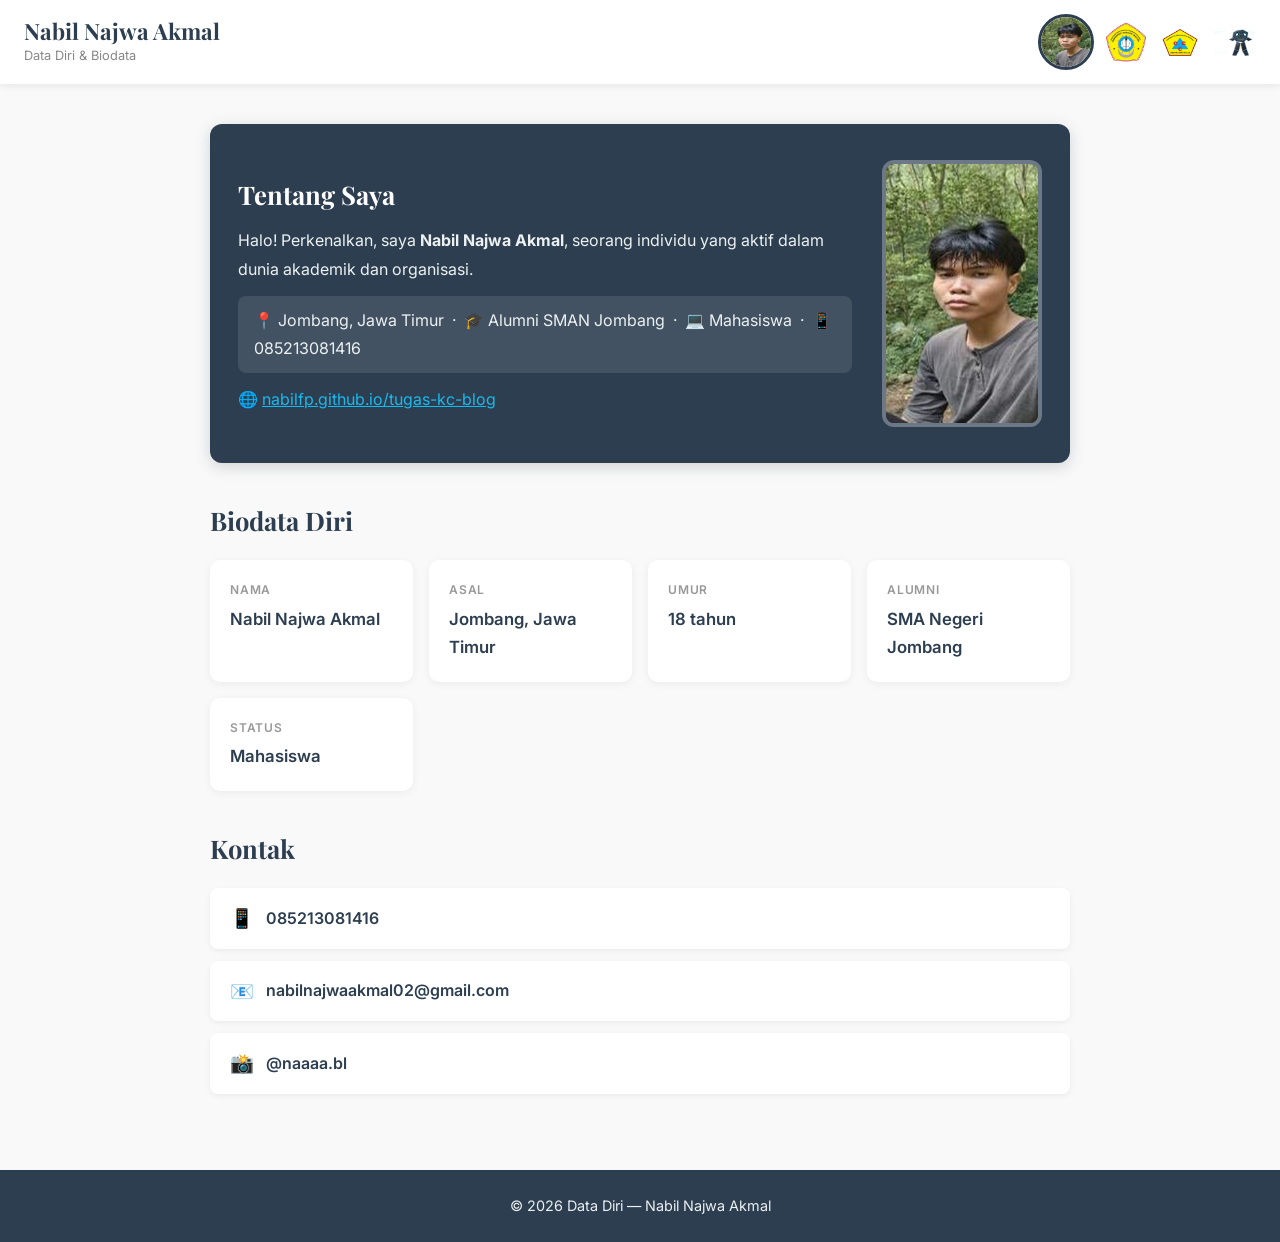
==== index.html @ 3cc900dd "Add GitHub-style bio tagline and website URL link under About section" ====
<!DOCTYPE html>
<html lang="id">
<head>
  <meta charset="UTF-8" />
  <meta name="viewport" content="width=device-width, initial-scale=1.0" />
  <title>Nabil Najwa Akmal — Data Diri</title>
  <link rel="preconnect" href="https://fonts.googleapis.com" />
  <link rel="preconnect" href="https://fonts.gstatic.com" crossorigin />
  <link href="https://fonts.googleapis.com/css2?family=Inter:wght@400;500;600&family=Playfair+Display:wght@700&display=swap" rel="stylesheet" />
  <link rel="stylesheet" href="style.css" />
</head>
<body>

  <header class="topbar">
    <div class="topbar-title">
      <h1 class="site-name">Nabil Najwa Akmal</h1>
      <p class="site-tagline">Data Diri &amp; Biodata</p>
    </div>
    <nav class="topbar-logos">
      <img src="images/profil.jpg" alt="Foto Nabil Najwa Akmal" class="profil-img" />
      <a href="#" title="Logo Universitas"><img src="images/univ-logo.webp" alt="Logo Universitas" class="logo-icon" /></a>
      <a href="#" title="Logo UKM"><img src="images/ukm-logo.png" alt="Logo UKM" class="logo-icon" /></a>
      <a href="#" title="Logo UTM"><img src="images/logo.svg" alt="Logo UTM" class="logo-icon" /></a>
    </nav>
  </header>

  <main class="container">
    <section class="hero">
      <div class="hero-text">
        <h2>Tentang Saya</h2>
        <p>Halo! Perkenalkan, saya <strong>Nabil Najwa Akmal</strong>, seorang individu yang aktif dalam dunia akademik dan organisasi.</p>
        <p class="hero-tagline">
          <span>📍 Jombang, Jawa Timur</span> &nbsp;·&nbsp;
          <span>🎓 Alumni SMAN Jombang</span> &nbsp;·&nbsp;
          <span>💻 Mahasiswa</span> &nbsp;·&nbsp;
          <span>📱 085213081416</span>
        </p>
        <p class="hero-site">🌐 <a href="https://nabilfp.github.io/tugas-kc-blog/" target="_blank" rel="noopener">nabilfp.github.io/tugas-kc-blog</a></p>
      </div>
      <div class="hero-visual">
        <img src="images/profil.jpg" alt="Foto Nabil Najwa Akmal" class="hero-profil" />
      </div>
    </section>

    <section class="biodata">
      <h2>Biodata Diri</h2>
      <div class="biodata-grid">
        <div class="biodata-card">
          <span class="biodata-label">Nama</span>
          <span class="biodata-value">Nabil Najwa Akmal</span>
        </div>
        <div class="biodata-card">
          <span class="biodata-label">Asal</span>
          <span class="biodata-value">Jombang, Jawa Timur</span>
        </div>
        <div class="biodata-card">
          <span class="biodata-label">Umur</span>
          <span class="biodata-value">18 tahun</span>
        </div>
        <div class="biodata-card">
          <span class="biodata-label">Alumni</span>
          <span class="biodata-value">SMA Negeri Jombang</span>
        </div>
        <div class="biodata-card">
          <span class="biodata-label">Status</span>
          <span class="biodata-value">Mahasiswa</span>
        </div>
      </div>
    </section>

    <section class="contact">
      <h2>Kontak</h2>
      <div class="contact-list">
        <div class="contact-item">
          <span class="contact-icon">📱</span>
          <a href="https://wa.me/6285213081416" target="_blank" rel="noopener">085213081416</a>
        </div>
        <div class="contact-item">
          <span class="contact-icon">📧</span>
          <a href="mailto:nabilnajwaakmal02@gmail.com">nabilnajwaakmal02@gmail.com</a>
        </div>
        <div class="contact-item">
          <span class="contact-icon">📸</span>
          <a href="https://instagram.com/naaaa.bl" target="_blank" rel="noopener">@naaaa.bl</a>
        </div>
      </div>
    </section>
  </main>

  <footer>
    <div class="container">
      <p>&copy; 2026 Data Diri — Nabil Najwa Akmal</p>
    </div>
  </footer>

</body>
</html>
---- style.css ----
/* ========== Reset & Base ========== */
*,
*::before,
*::after {
  margin: 0;
  padding: 0;
  box-sizing: border-box;
}

body {
  font-family: "Inter", sans-serif;
  font-size: 16px;
  line-height: 1.7;
  color: #333;
  background-color: #f9f9f9;
}

a {
  text-decoration: none;
  color: inherit;
}

img {
  max-width: 100%;
  height: auto;
  display: block;
}

ul {
  list-style: none;
}

/* ========== Container ========== */
.container {
  max-width: 900px;
  margin: 0 auto;
  padding: 0 20px;
}

/* ========== Topbar / Header ========== */
.topbar {
  display: flex;
  justify-content: space-between;
  align-items: center;
  background-color: #ffffff;
  box-shadow: 0 2px 8px rgba(0, 0, 0, 0.08);
  padding: 14px 24px;
  position: sticky;
  top: 0;
  z-index: 100;
}

.site-name {
  font-family: "Playfair Display", serif;
  font-size: 1.4rem;
  color: #2c3e50;
  line-height: 1.2;
}

.site-tagline {
  font-size: 0.8rem;
  color: #888;
}

.topbar-logos {
  display: flex;
  align-items: center;
  gap: 10px;
}

.profil-img {
  width: 56px;
  height: 56px;
  border-radius: 50%;
  object-fit: cover;
  object-position: center center;
  border: 3px solid #2c3e50;
}

.logo-icon {
  width: 44px;
  height: 44px;
  object-fit: contain;
  border-radius: 6px;
  transition: opacity 0.3s ease;
}

.logo-icon:hover {
  opacity: 0.8;
}

/* ========== Main ========== */
main.container {
  padding-top: 40px;
  padding-bottom: 20px;
}

/* ========== Hero ========== */
.hero {
  background-color: #2c3e50;
  color: #ffffff;
  padding: 36px 28px;
  border-radius: 12px;
  margin-bottom: 36px;
  box-shadow: 0 4px 16px rgba(44, 62, 80, 0.2);
  display: flex;
  justify-content: space-between;
  align-items: center;
  gap: 30px;
}

.hero-text {
  flex: 1;
}

.hero-text h2 {
  font-family: "Playfair Display", serif;
  font-size: 1.6rem;
  margin-bottom: 10px;
  color: #ffffff;
}

.hero-text p {
  color: #ecf0f1;
  font-size: 1rem;
  line-height: 1.8;
}

.hero-tagline {
  margin-top: 12px;
  padding: 10px 16px;
  background-color: rgba(255, 255, 255, 0.1);
  border-radius: 8px;
  font-size: 0.85rem;
  color: #bdc3c7;
  line-height: 1.9;
  display: inline-block;
}

.hero-tagline span {
  color: #ecf0f1;
}

.hero-site {
  margin-top: 12px;
  font-size: 0.85rem;
  color: #1ab9ee;
}

.hero-site a {
  color: #1ab9ee;
  text-decoration: underline;
  transition: color 0.3s ease;
}

.hero-site a:hover {
  color: #f5c542;
}

.hero-visual {
  flex-shrink: 0;
}

.hero-profil {
  width: 160px;
  aspect-ratio: 3 / 5;
  border-radius: 12px;
  object-fit: cover;
  object-position: center center;
  border: 4px solid rgba(255, 255, 255, 0.3);
}

/* ========== Biodata ========== */
.biodata h2 {
  font-family: "Playfair Display", serif;
  font-size: 1.6rem;
  color: #2c3e50;
  margin-bottom: 18px;
}

.biodata-grid {
  display: grid;
  grid-template-columns: repeat(auto-fit, minmax(200px, 1fr));
  gap: 16px;
  margin-bottom: 36px;
}

.biodata-card {
  background-color: #ffffff;
  border-radius: 10px;
  padding: 20px;
  box-shadow: 0 2px 8px rgba(0, 0, 0, 0.06);
  display: flex;
  flex-direction: column;
  gap: 4px;
  transition: transform 0.3s ease, box-shadow 0.3s ease;
}

.biodata-card:hover {
  transform: translateY(-3px);
  box-shadow: 0 6px 20px rgba(0, 0, 0, 0.1);
}

.biodata-label {
  font-size: 0.75rem;
  font-weight: 600;
  text-transform: uppercase;
  letter-spacing: 0.8px;
  color: #999;
}

.biodata-value {
  font-size: 1.05rem;
  font-weight: 600;
  color: #2c3e50;
}

/* ========== Contact ========== */
.contact h2 {
  font-family: "Playfair Display", serif;
  font-size: 1.6rem;
  color: #2c3e50;
  margin-bottom: 18px;
}

.contact-list {
  display: flex;
  flex-direction: column;
  gap: 12px;
  margin-bottom: 36px;
}

.contact-item {
  display: flex;
  align-items: center;
  gap: 12px;
  background-color: #ffffff;
  padding: 14px 20px;
  border-radius: 8px;
  box-shadow: 0 2px 6px rgba(0, 0, 0, 0.06);
}

.contact-icon {
  font-size: 1.2rem;
}

.contact-item a {
  font-weight: 600;
  color: #2c3e50;
  transition: color 0.3s ease;
}

.contact-item a:hover {
  color: #27ae60;
}

/* ========== Footer ========== */
footer {
  background-color: #2c3e50;
  color: #ecf0f1;
  text-align: center;
  padding: 24px 0;
  margin-top: 20px;
}

footer p {
  font-size: 0.9rem;
}

/* ========== Responsive ========== */
@media (max-width: 768px) {
  .topbar {
    flex-direction: column;
    gap: 12px;
  }

  .topbar-logos {
    justify-content: center;
    flex-wrap: wrap;
  }

  .hero {
    flex-direction: column;
    text-align: center;
  }

  .biodata-grid {
    grid-template-columns: 1fr;
  }
}
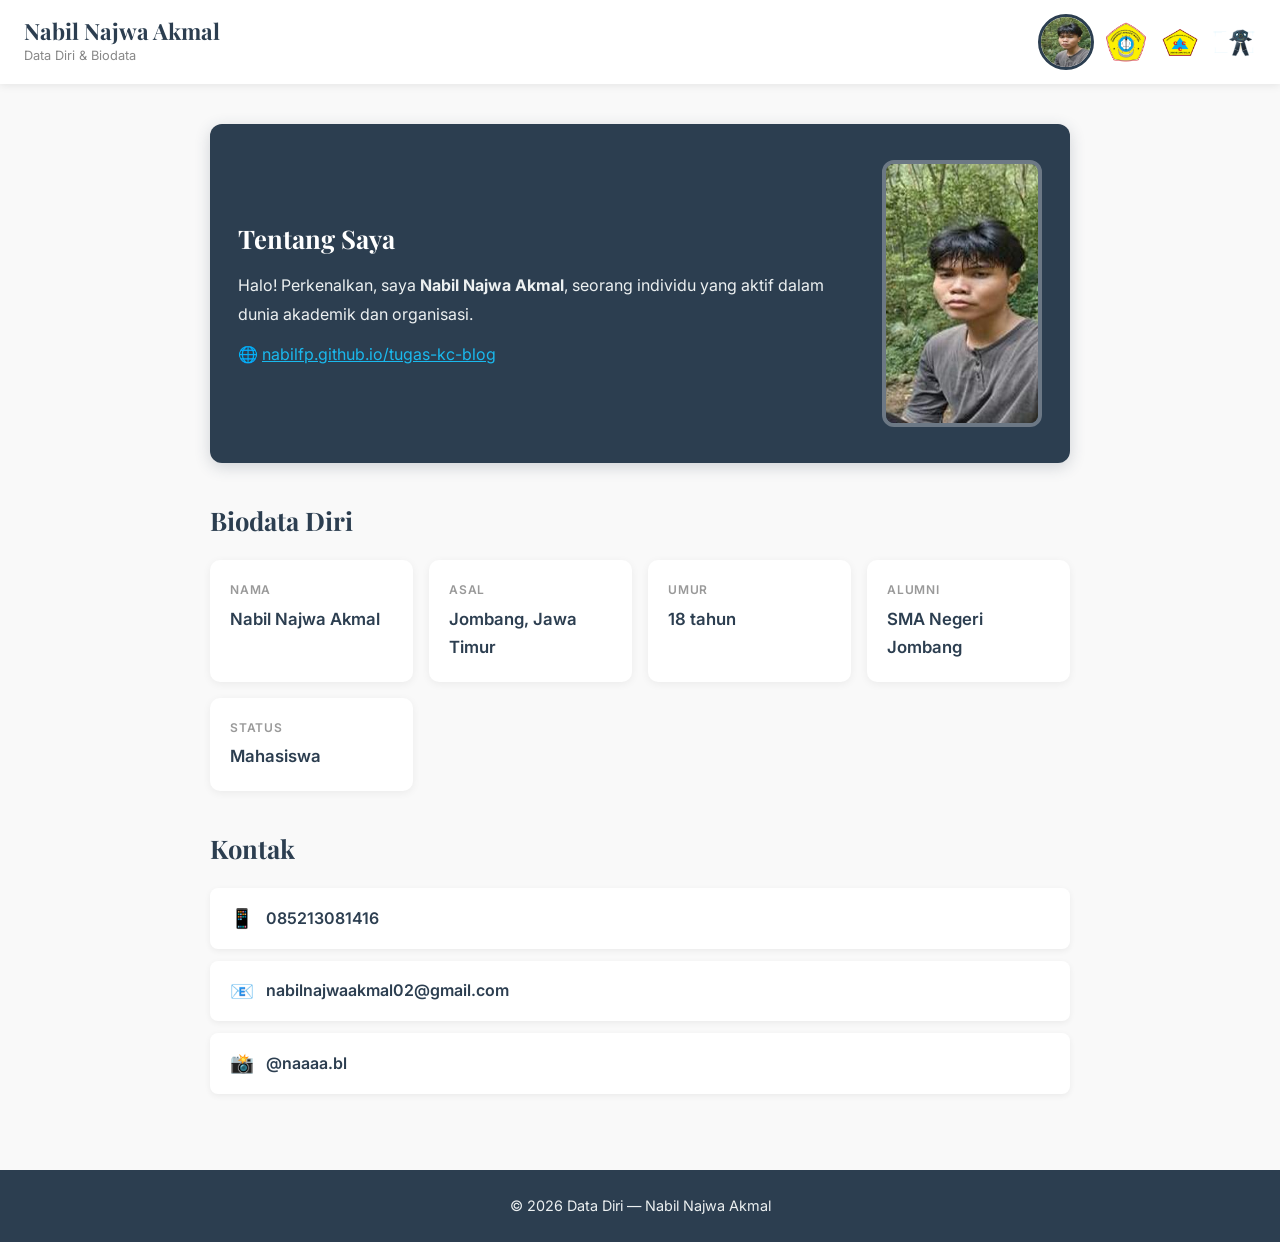
==== commit ce7cad89: "Remove tagline, keep only website URL link" ====
--- a/index.html
+++ b/index.html
@@ -29,12 +29,6 @@
       <div class="hero-text">
         <h2>Tentang Saya</h2>
         <p>Halo! Perkenalkan, saya <strong>Nabil Najwa Akmal</strong>, seorang individu yang aktif dalam dunia akademik dan organisasi.</p>
-        <p class="hero-tagline">
-          <span>📍 Jombang, Jawa Timur</span> &nbsp;·&nbsp;
-          <span>🎓 Alumni SMAN Jombang</span> &nbsp;·&nbsp;
-          <span>💻 Mahasiswa</span> &nbsp;·&nbsp;
-          <span>📱 085213081416</span>
-        </p>
         <p class="hero-site">🌐 <a href="https://nabilfp.github.io/tugas-kc-blog/" target="_blank" rel="noopener">nabilfp.github.io/tugas-kc-blog</a></p>
       </div>
       <div class="hero-visual">
--- a/style.css
+++ b/style.css
@@ -126,21 +126,6 @@
   line-height: 1.8;
 }
 
-.hero-tagline {
-  margin-top: 12px;
-  padding: 10px 16px;
-  background-color: rgba(255, 255, 255, 0.1);
-  border-radius: 8px;
-  font-size: 0.85rem;
-  color: #bdc3c7;
-  line-height: 1.9;
-  display: inline-block;
-}
-
-.hero-tagline span {
-  color: #ecf0f1;
-}
-
 .hero-site {
   margin-top: 12px;
   font-size: 0.85rem;
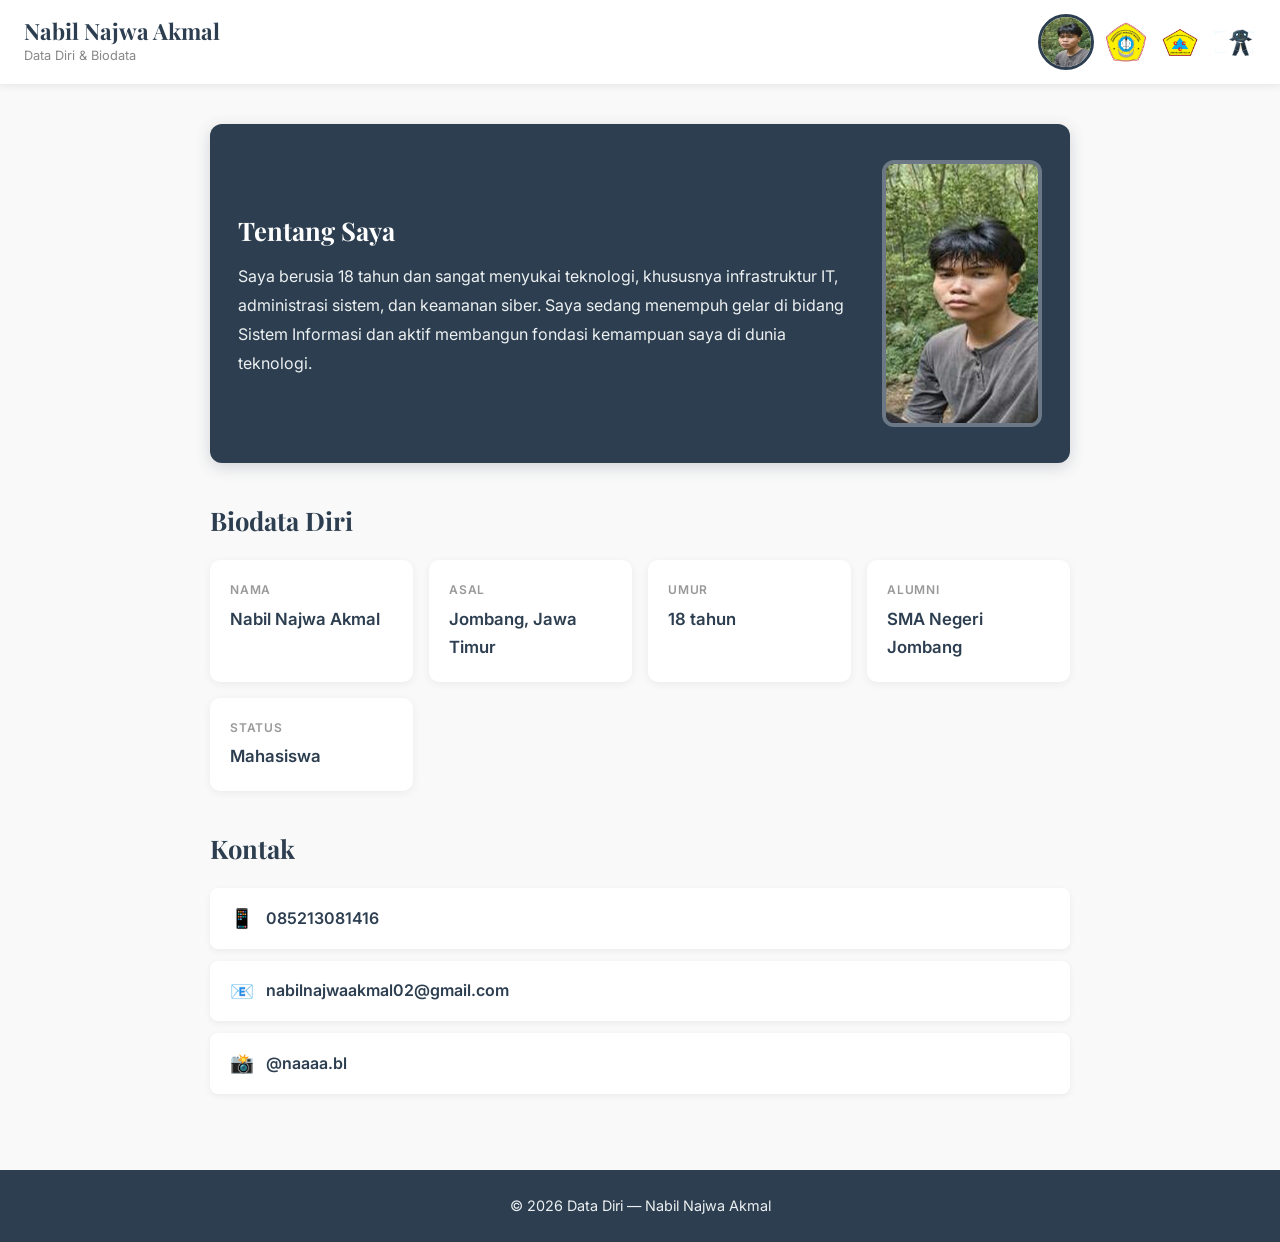
==== commit 0eaab4ee: "Replace About section with tech enthusiast bio in Indonesian, remove website URL" ====
--- a/index.html
+++ b/index.html
@@ -28,8 +28,7 @@
     <section class="hero">
       <div class="hero-text">
         <h2>Tentang Saya</h2>
-        <p>Halo! Perkenalkan, saya <strong>Nabil Najwa Akmal</strong>, seorang individu yang aktif dalam dunia akademik dan organisasi.</p>
-        <p class="hero-site">🌐 <a href="https://nabilfp.github.io/tugas-kc-blog/" target="_blank" rel="noopener">nabilfp.github.io/tugas-kc-blog</a></p>
+        <p>Saya berusia 18 tahun dan sangat menyukai teknologi, khususnya infrastruktur IT, administrasi sistem, dan keamanan siber. Saya sedang menempuh gelar di bidang Sistem Informasi dan aktif membangun fondasi kemampuan saya di dunia teknologi.</p>
       </div>
       <div class="hero-visual">
         <img src="images/profil.jpg" alt="Foto Nabil Najwa Akmal" class="hero-profil" />
--- a/style.css
+++ b/style.css
@@ -126,22 +126,6 @@
   line-height: 1.8;
 }
 
-.hero-site {
-  margin-top: 12px;
-  font-size: 0.85rem;
-  color: #1ab9ee;
-}
-
-.hero-site a {
-  color: #1ab9ee;
-  text-decoration: underline;
-  transition: color 0.3s ease;
-}
-
-.hero-site a:hover {
-  color: #f5c542;
-}
-
 .hero-visual {
   flex-shrink: 0;
 }
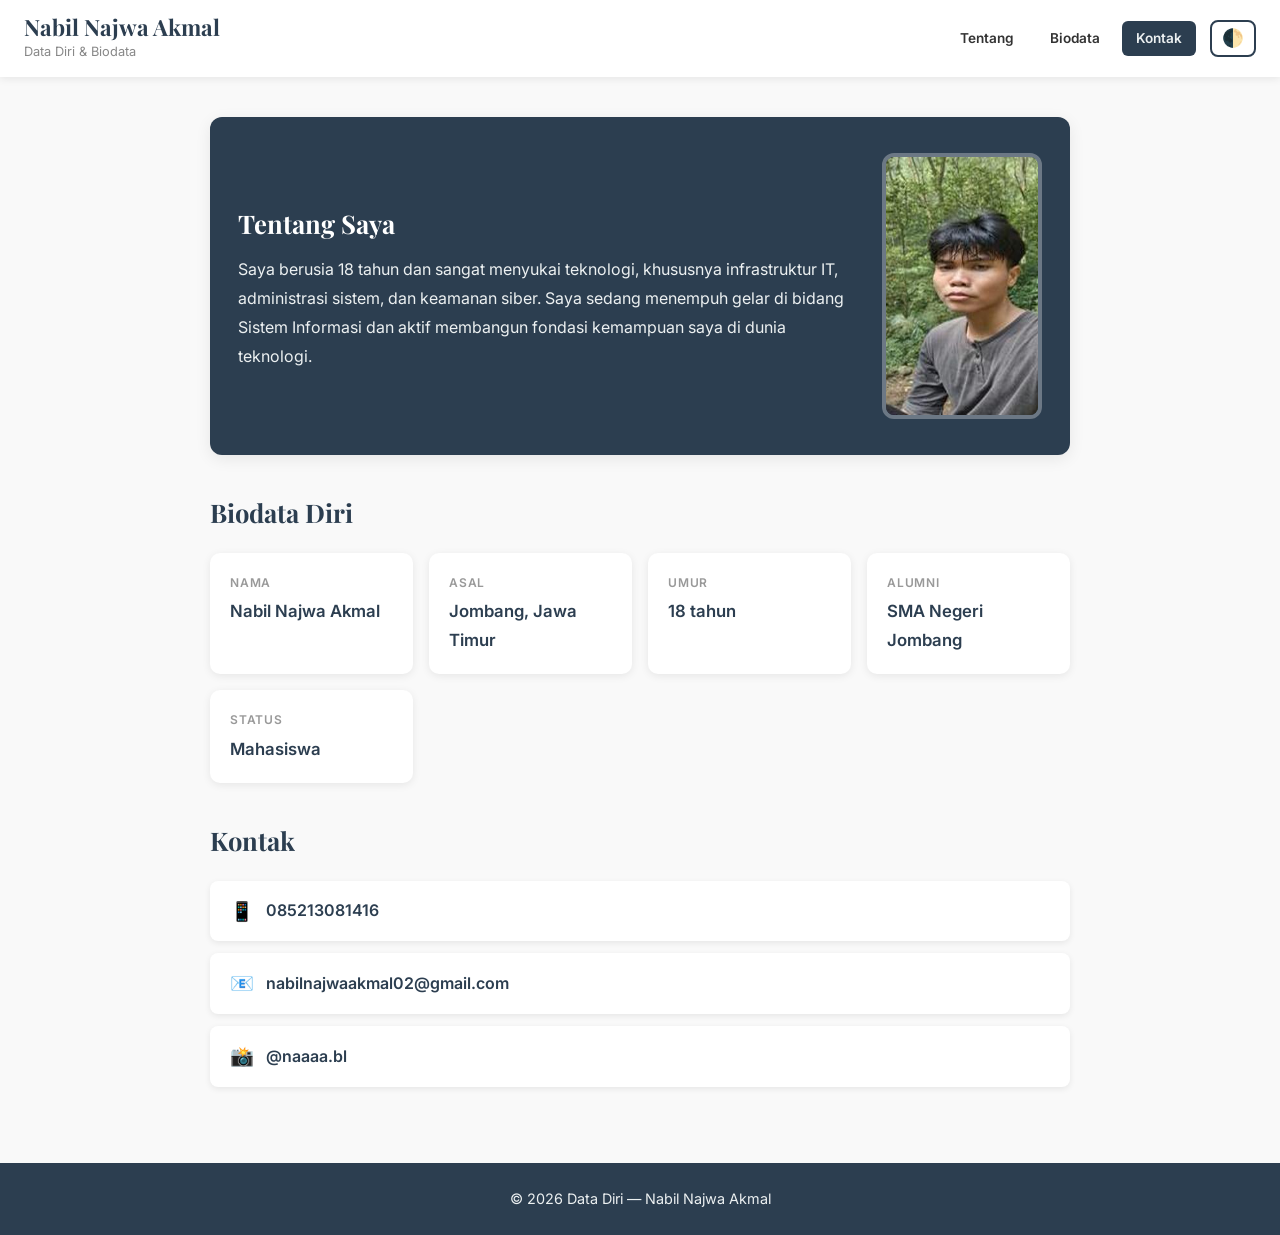
==== commit ec598c98: "Add interactive features: dark/light mode toggle, scroll animations, active nav highlighting, scroll" ====
--- a/index.html
+++ b/index.html
@@ -1,5 +1,5 @@
 <!DOCTYPE html>
-<html lang="id">
+<html lang="id" data-theme="light">
 <head>
   <meta charset="UTF-8" />
   <meta name="viewport" content="width=device-width, initial-scale=1.0" />
@@ -16,16 +16,16 @@
       <h1 class="site-name">Nabil Najwa Akmal</h1>
       <p class="site-tagline">Data Diri &amp; Biodata</p>
     </div>
-    <nav class="topbar-logos">
-      <img src="images/profil.jpg" alt="Foto Nabil Najwa Akmal" class="profil-img" />
-      <a href="#" title="Logo Universitas"><img src="images/univ-logo.webp" alt="Logo Universitas" class="logo-icon" /></a>
-      <a href="#" title="Logo UKM"><img src="images/ukm-logo.png" alt="Logo UKM" class="logo-icon" /></a>
-      <a href="#" title="Logo UTM"><img src="images/logo.svg" alt="Logo UTM" class="logo-icon" /></a>
+    <nav class="topbar-nav">
+      <a href="#hero" class="nav-link" data-section="hero">Tentang</a>
+      <a href="#biodata" class="nav-link" data-section="biodata">Biodata</a>
+      <a href="#contact" class="nav-link" data-section="contact">Kontak</a>
+      <button id="themeToggle" class="theme-btn" title="Ganti tema">🌓</button>
     </nav>
   </header>
 
   <main class="container">
-    <section class="hero">
+    <section id="hero" class="hero">
       <div class="hero-text">
         <h2>Tentang Saya</h2>
         <p>Saya berusia 18 tahun dan sangat menyukai teknologi, khususnya infrastruktur IT, administrasi sistem, dan keamanan siber. Saya sedang menempuh gelar di bidang Sistem Informasi dan aktif membangun fondasi kemampuan saya di dunia teknologi.</p>
@@ -35,7 +35,7 @@
       </div>
     </section>
 
-    <section class="biodata">
+    <section id="biodata" class="biodata">
       <h2>Biodata Diri</h2>
       <div class="biodata-grid">
         <div class="biodata-card">
@@ -61,7 +61,7 @@
       </div>
     </section>
 
-    <section class="contact">
+    <section id="contact" class="contact">
       <h2>Kontak</h2>
       <div class="contact-list">
         <div class="contact-item">
@@ -86,5 +86,8 @@
     </div>
   </footer>
 
+  <button id="scrollTopBtn" class="scroll-top-btn" title="Ke atas">↑</button>
+
+  <script src="script.js"></script>
 </body>
 </html>
--- a/style.css
+++ b/style.css
@@ -7,12 +7,17 @@
   box-sizing: border-box;
 }
 
+html {
+  scroll-behavior: smooth;
+}
+
 body {
   font-family: "Inter", sans-serif;
   font-size: 16px;
   line-height: 1.7;
   color: #333;
   background-color: #f9f9f9;
+  transition: background-color 0.4s ease, color 0.4s ease;
 }
 
 a {
@@ -28,6 +33,57 @@
 
 ul {
   list-style: none;
+}
+
+/* ========== Theme Variables ========== */
+:root[data-theme="light"] {
+  --bg-primary: #f9f9f9;
+  --bg-card: #ffffff;
+  --bg-hero: #2c3e50;
+  --bg-footer: #2c3e50;
+  --text-primary: #333;
+  --text-secondary: #888;
+  --text-white: #ffffff;
+  --text-hero: #ecf0f1;
+  --shadow: rgba(0, 0, 0, 0.08);
+  --shadow-hover: rgba(0, 0, 0, 0.1);
+  --border: #2c3e50;
+  --accent: #27ae60;
+  --nav-bg: #ffffff;
+  --nav-shadow: 0 2px 8px rgba(0, 0, 0, 0.08);
+  --biodata-label: #999;
+  --biodata-value: #2c3e50;
+  --contact-bg: #ffffff;
+  --contact-text: #2c3e50;
+  --hero-border: rgba(255, 255, 255, 0.3);
+  --hero-tag-bg: rgba(255, 255, 255, 0.1);
+  --hero-tag-text: #bdc3c7;
+  --profil-border: #2c3e50;
+}
+
+:root[data-theme="dark"] {
+  --bg-primary: #1a1a2e;
+  --bg-card: #16213e;
+  --bg-hero: #0f3460;
+  --bg-footer: #0f3460;
+  --text-primary: #e0e0e0;
+  --text-secondary: #a0a0b0;
+  --text-white: #ffffff;
+  --text-hero: #d0d8e8;
+  --shadow: rgba(0, 0, 0, 0.3);
+  --shadow-hover: rgba(0, 0, 0, 0.5);
+  --border: #e94560;
+  --accent: #e94560;
+  --nav-bg: #16213e;
+  --nav-shadow: 0 2px 8px rgba(0, 0, 0, 0.3);
+  --biodata-label: #a0a0b0;
+  --biodata-value: #e94560;
+  --contact-bg: #16213e;
+  --contact-text: #e0e0e0;
+  --hero-border: rgba(233, 69, 96, 0.4);
+  --hero-tag-bg: rgba(233, 69, 96, 0.15);
+  --hero-tag-text: #e94560;
+  --profil-border: #e94560;
 }
 
 /* ========== Container ========== */
@@ -42,30 +98,67 @@
   display: flex;
   justify-content: space-between;
   align-items: center;
-  background-color: #ffffff;
-  box-shadow: 0 2px 8px rgba(0, 0, 0, 0.08);
+  background-color: var(--nav-bg);
+  box-shadow: var(--nav-shadow);
   padding: 14px 24px;
   position: sticky;
   top: 0;
   z-index: 100;
+  transition: background-color 0.4s ease, box-shadow 0.4s ease;
 }
 
 .site-name {
   font-family: "Playfair Display", serif;
   font-size: 1.4rem;
-  color: #2c3e50;
+  color: var(--border);
   line-height: 1.2;
 }
 
 .site-tagline {
   font-size: 0.8rem;
-  color: #888;
-}
-
-.topbar-logos {
+  color: var(--text-secondary);
+}
+
+.topbar-nav {
   display: flex;
   align-items: center;
-  gap: 10px;
+  gap: 8px;
+}
+
+.nav-link {
+  padding: 6px 14px;
+  border-radius: 6px;
+  font-size: 0.85rem;
+  font-weight: 600;
+  color: var(--text-primary);
+  transition: all 0.3s ease;
+}
+
+.nav-link:hover {
+  background-color: var(--bg-hero);
+  color: var(--text-hero);
+}
+
+.nav-link.active {
+  background-color: var(--bg-hero);
+  color: var(--text-hero);
+}
+
+.theme-btn {
+  background: none;
+  border: 2px solid var(--border);
+  border-radius: 8px;
+  padding: 6px 10px;
+  cursor: pointer;
+  font-size: 1.1rem;
+  transition: all 0.3s ease;
+  margin-left: 6px;
+}
+
+.theme-btn:hover {
+  background-color: var(--bg-hero);
+  color: var(--text-hero);
+  border-color: var(--bg-hero);
 }
 
 .profil-img {
@@ -74,19 +167,7 @@
   border-radius: 50%;
   object-fit: cover;
   object-position: center center;
-  border: 3px solid #2c3e50;
-}
-
-.logo-icon {
-  width: 44px;
-  height: 44px;
-  object-fit: contain;
-  border-radius: 6px;
-  transition: opacity 0.3s ease;
-}
-
-.logo-icon:hover {
-  opacity: 0.8;
+  border: 3px solid var(--profil-border);
 }
 
 /* ========== Main ========== */
@@ -95,18 +176,38 @@
   padding-bottom: 20px;
 }
 
+/* ========== Section Styles ========== */
+section {
+  margin-bottom: 36px;
+  opacity: 0;
+  transform: translateY(20px);
+  transition: opacity 0.6s ease, transform 0.6s ease;
+}
+
+section.visible {
+  opacity: 1;
+  transform: translateY(0);
+}
+
+section h2 {
+  font-family: "Playfair Display", serif;
+  font-size: 1.6rem;
+  color: var(--border);
+  margin-bottom: 18px;
+}
+
 /* ========== Hero ========== */
 .hero {
-  background-color: #2c3e50;
-  color: #ffffff;
+  background-color: var(--bg-hero);
+  color: var(--text-hero);
   padding: 36px 28px;
   border-radius: 12px;
-  margin-bottom: 36px;
-  box-shadow: 0 4px 16px rgba(44, 62, 80, 0.2);
+  box-shadow: 0 4px 16px var(--shadow);
   display: flex;
   justify-content: space-between;
   align-items: center;
   gap: 30px;
+  transition: background-color 0.4s ease;
 }
 
 .hero-text {
@@ -117,11 +218,11 @@
   font-family: "Playfair Display", serif;
   font-size: 1.6rem;
   margin-bottom: 10px;
-  color: #ffffff;
+  color: var(--text-white);
 }
 
 .hero-text p {
-  color: #ecf0f1;
+  color: var(--text-hero);
   font-size: 1rem;
   line-height: 1.8;
 }
@@ -136,17 +237,11 @@
   border-radius: 12px;
   object-fit: cover;
   object-position: center center;
-  border: 4px solid rgba(255, 255, 255, 0.3);
+  border: 4px solid var(--hero-border);
+  transition: border-color 0.4s ease;
 }
 
 /* ========== Biodata ========== */
-.biodata h2 {
-  font-family: "Playfair Display", serif;
-  font-size: 1.6rem;
-  color: #2c3e50;
-  margin-bottom: 18px;
-}
-
 .biodata-grid {
   display: grid;
   grid-template-columns: repeat(auto-fit, minmax(200px, 1fr));
@@ -155,19 +250,19 @@
 }
 
 .biodata-card {
-  background-color: #ffffff;
+  background-color: var(--bg-card);
   border-radius: 10px;
   padding: 20px;
-  box-shadow: 0 2px 8px rgba(0, 0, 0, 0.06);
+  box-shadow: 0 2px 8px var(--shadow);
   display: flex;
   flex-direction: column;
   gap: 4px;
-  transition: transform 0.3s ease, box-shadow 0.3s ease;
+  transition: transform 0.3s ease, box-shadow 0.3s ease, background-color 0.4s ease;
 }
 
 .biodata-card:hover {
   transform: translateY(-3px);
-  box-shadow: 0 6px 20px rgba(0, 0, 0, 0.1);
+  box-shadow: 0 6px 20px var(--shadow-hover);
 }
 
 .biodata-label {
@@ -175,23 +270,16 @@
   font-weight: 600;
   text-transform: uppercase;
   letter-spacing: 0.8px;
-  color: #999;
+  color: var(--biodata-label);
 }
 
 .biodata-value {
   font-size: 1.05rem;
   font-weight: 600;
-  color: #2c3e50;
+  color: var(--biodata-value);
 }
 
 /* ========== Contact ========== */
-.contact h2 {
-  font-family: "Playfair Display", serif;
-  font-size: 1.6rem;
-  color: #2c3e50;
-  margin-bottom: 18px;
-}
-
 .contact-list {
   display: flex;
   flex-direction: column;
@@ -203,10 +291,11 @@
   display: flex;
   align-items: center;
   gap: 12px;
-  background-color: #ffffff;
+  background-color: var(--contact-bg);
   padding: 14px 20px;
   border-radius: 8px;
-  box-shadow: 0 2px 6px rgba(0, 0, 0, 0.06);
+  box-shadow: 0 2px 6px var(--shadow);
+  transition: background-color 0.4s ease, box-shadow 0.4s ease;
 }
 
 .contact-icon {
@@ -215,25 +304,56 @@
 
 .contact-item a {
   font-weight: 600;
-  color: #2c3e50;
+  color: var(--contact-text);
   transition: color 0.3s ease;
 }
 
 .contact-item a:hover {
-  color: #27ae60;
+  color: var(--accent);
 }
 
 /* ========== Footer ========== */
 footer {
-  background-color: #2c3e50;
-  color: #ecf0f1;
+  background-color: var(--bg-footer);
+  color: var(--text-hero);
   text-align: center;
   padding: 24px 0;
   margin-top: 20px;
+  transition: background-color 0.4s ease;
 }
 
 footer p {
   font-size: 0.9rem;
+}
+
+/* ========== Scroll Top Button ========== */
+.scroll-top-btn {
+  position: fixed;
+  bottom: 24px;
+  right: 24px;
+  width: 48px;
+  height: 48px;
+  border-radius: 50%;
+  background-color: var(--border);
+  color: var(--text-white);
+  border: none;
+  font-size: 1.2rem;
+  cursor: pointer;
+  box-shadow: 0 4px 12px var(--shadow);
+  opacity: 0;
+  visibility: hidden;
+  transition: all 0.3s ease;
+  z-index: 99;
+}
+
+.scroll-top-btn.visible {
+  opacity: 1;
+  visibility: visible;
+}
+
+.scroll-top-btn:hover {
+  transform: translateY(-3px);
+  box-shadow: 0 6px 16px var(--shadow-hover);
 }
 
 /* ========== Responsive ========== */
@@ -243,7 +363,7 @@
     gap: 12px;
   }
 
-  .topbar-logos {
+  .topbar-nav {
     justify-content: center;
     flex-wrap: wrap;
   }
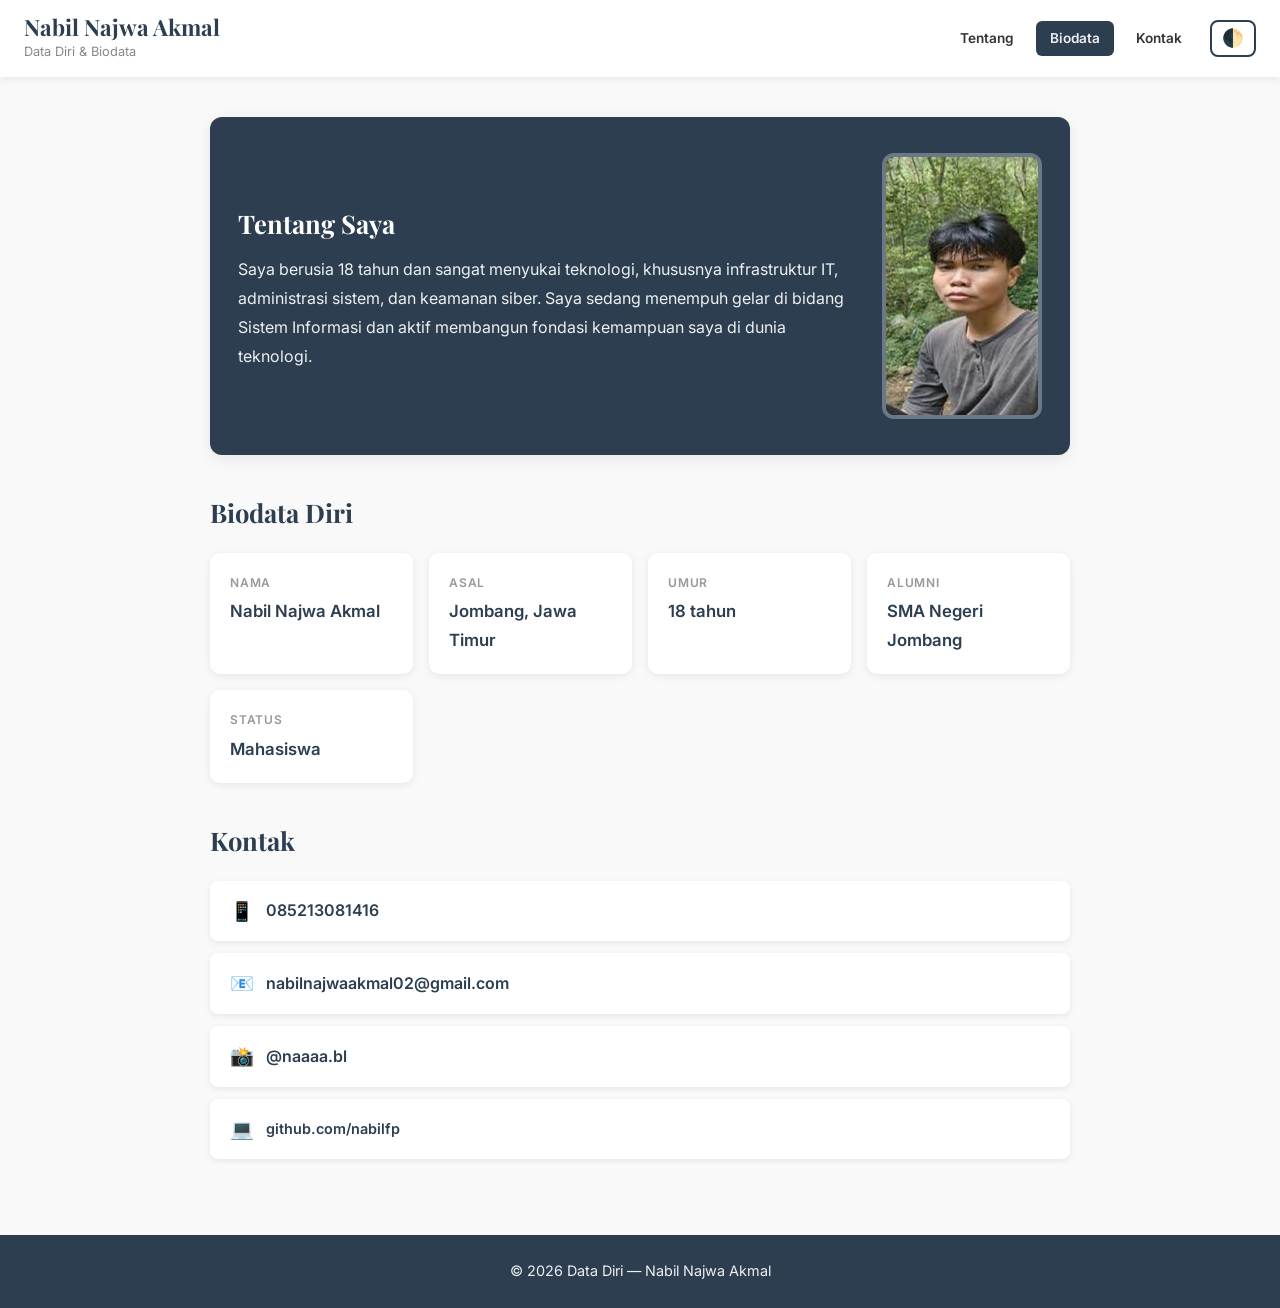
==== commit 922e0421: "Fix contact links: WhatsApp direct, Instagram full URL, add GitHub profile link" ====
--- a/index.html
+++ b/index.html
@@ -66,7 +66,7 @@
       <div class="contact-list">
         <div class="contact-item">
           <span class="contact-icon">📱</span>
-          <a href="https://wa.me/6285213081416" target="_blank" rel="noopener">085213081416</a>
+          <a href="https://wa.me/6285213081416?text=Halo,%20saya%20ingin%20bertanya." target="_blank" rel="noopener noreferrer">085213081416</a>
         </div>
         <div class="contact-item">
           <span class="contact-icon">📧</span>
@@ -74,7 +74,11 @@
         </div>
         <div class="contact-item">
           <span class="contact-icon">📸</span>
-          <a href="https://instagram.com/naaaa.bl" target="_blank" rel="noopener">@naaaa.bl</a>
+          <a href="https://www.instagram.com/naaaa.bl/" target="_blank" rel="noopener noreferrer">@naaaa.bl</a>
+        </div>
+        <div class="contact-item">
+          <span class="contact-icon">💻</span>
+          <a href="https://github.com/nabilfp" target="_blank" rel="noopener noreferrer">github.com/nabilfp</a>
         </div>
       </div>
     </section>
--- a/style.css
+++ b/style.css
@@ -312,6 +312,15 @@
   color: var(--accent);
 }
 
+.contact-item a[href*="github.com"] {
+  font-family: "Inter", monospace;
+  font-size: 0.9rem;
+}
+
+.contact-item a[href*="github.com"]:hover {
+  color: #e94560;
+}
+
 /* ========== Footer ========== */
 footer {
   background-color: var(--bg-footer);
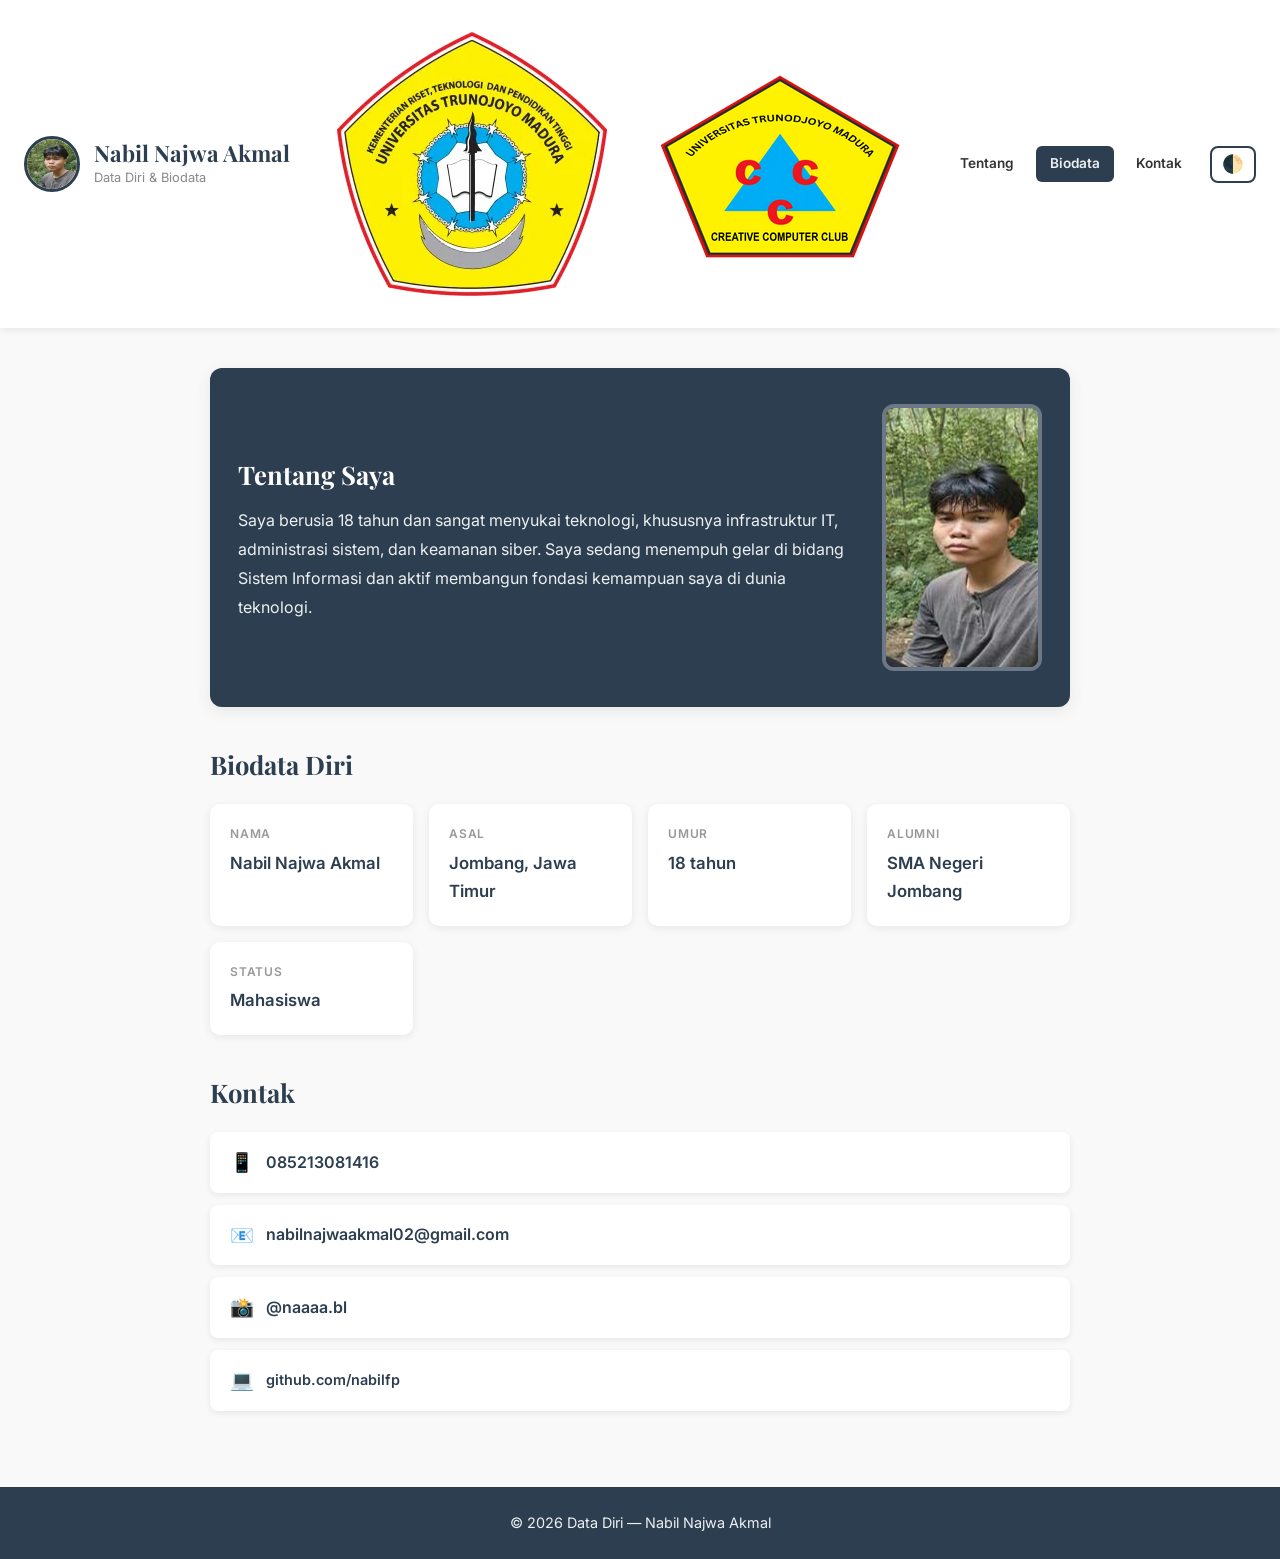
==== commit 1e647946: "Restore logos to topbar: profil, univ, ukm, svg on left; nav links on right" ====
--- a/index.html
+++ b/index.html
@@ -12,11 +12,17 @@
 <body>
 
   <header class="topbar">
-    <div class="topbar-title">
-      <h1 class="site-name">Nabil Najwa Akmal</h1>
-      <p class="site-tagline">Data Diri &amp; Biodata</p>
+    <div class="topbar-left">
+      <img src="images/profil.jpg" alt="Foto Nabil Najwa Akmal" class="profil-img" />
+      <div class="topbar-title">
+        <h1 class="site-name">Nabil Najwa Akmal</h1>
+        <p class="site-tagline">Data Diri &amp; Biodata</p>
+      </div>
     </div>
-    <nav class="topbar-nav">
+    <nav class="topbar-right">
+      <a href="#" title="Logo Universitas"><img src="images/univ-logo.webp" alt="Logo Universitas" class="logo-icon" /></a>
+      <a href="#" title="Logo UKM"><img src="images/ukm-logo.png" alt="Logo UKM" class="logo-icon" /></a>
+      <a href="#" title="Logo UTM"><img src="images/logo.svg" alt="Logo UTM" class="logo-icon" /></a>
       <a href="#hero" class="nav-link" data-section="hero">Tentang</a>
       <a href="#biodata" class="nav-link" data-section="biodata">Biodata</a>
       <a href="#contact" class="nav-link" data-section="contact">Kontak</a>
--- a/style.css
+++ b/style.css
@@ -107,6 +107,18 @@
   transition: background-color 0.4s ease, box-shadow 0.4s ease;
 }
 
+.topbar-left {
+  display: flex;
+  align-items: center;
+  gap: 14px;
+}
+
+.topbar-right {
+  display: flex;
+  align-items: center;
+  gap: 8px;
+}
+
 .site-name {
   font-family: "Playfair Display", serif;
   font-size: 1.4rem;
@@ -117,12 +129,6 @@
 .site-tagline {
   font-size: 0.8rem;
   color: var(--text-secondary);
-}
-
-.topbar-nav {
-  display: flex;
-  align-items: center;
-  gap: 8px;
 }
 
 .nav-link {
@@ -372,7 +378,7 @@
     gap: 12px;
   }
 
-  .topbar-nav {
+  .topbar-right {
     justify-content: center;
     flex-wrap: wrap;
   }
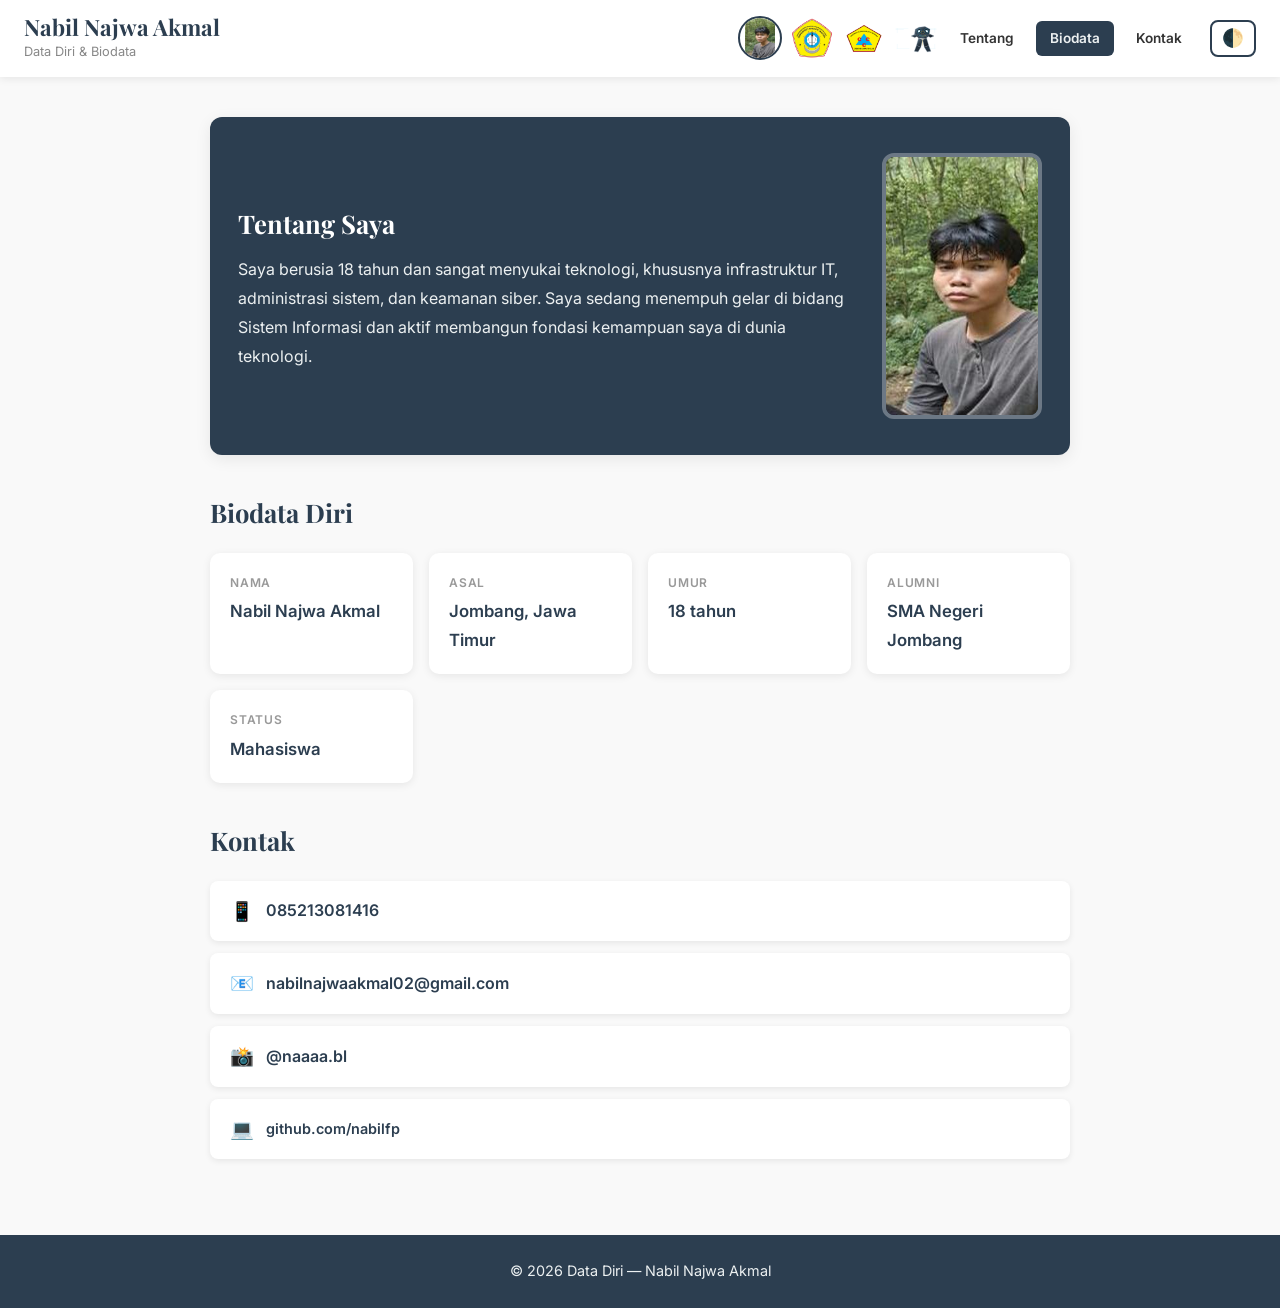
==== commit 1f909eb5: "Add selfie to logo row in topbar with circular style" ====
--- a/index.html
+++ b/index.html
@@ -13,13 +13,13 @@
 
   <header class="topbar">
     <div class="topbar-left">
-      <img src="images/profil.jpg" alt="Foto Nabil Najwa Akmal" class="profil-img" />
       <div class="topbar-title">
         <h1 class="site-name">Nabil Najwa Akmal</h1>
         <p class="site-tagline">Data Diri &amp; Biodata</p>
       </div>
     </div>
     <nav class="topbar-right">
+      <a href="#" title="Foto Profil"><img src="images/profil.jpg" alt="Foto Nabil Najwa Akmal" class="logo-icon profil-icon" /></a>
       <a href="#" title="Logo Universitas"><img src="images/univ-logo.webp" alt="Logo Universitas" class="logo-icon" /></a>
       <a href="#" title="Logo UKM"><img src="images/ukm-logo.png" alt="Logo UKM" class="logo-icon" /></a>
       <a href="#" title="Logo UTM"><img src="images/logo.svg" alt="Logo UTM" class="logo-icon" /></a>
--- a/style.css
+++ b/style.css
@@ -176,6 +176,24 @@
   border: 3px solid var(--profil-border);
 }
 
+.logo-icon {
+  width: 44px;
+  height: 44px;
+  object-fit: contain;
+  border-radius: 6px;
+  transition: opacity 0.3s ease, transform 0.3s ease;
+}
+
+.logo-icon:hover {
+  opacity: 0.8;
+  transform: scale(1.05);
+}
+
+.logo-icon.profil-icon {
+  border-radius: 50%;
+  border: 2px solid var(--profil-border);
+}
+
 /* ========== Main ========== */
 main.container {
   padding-top: 40px;
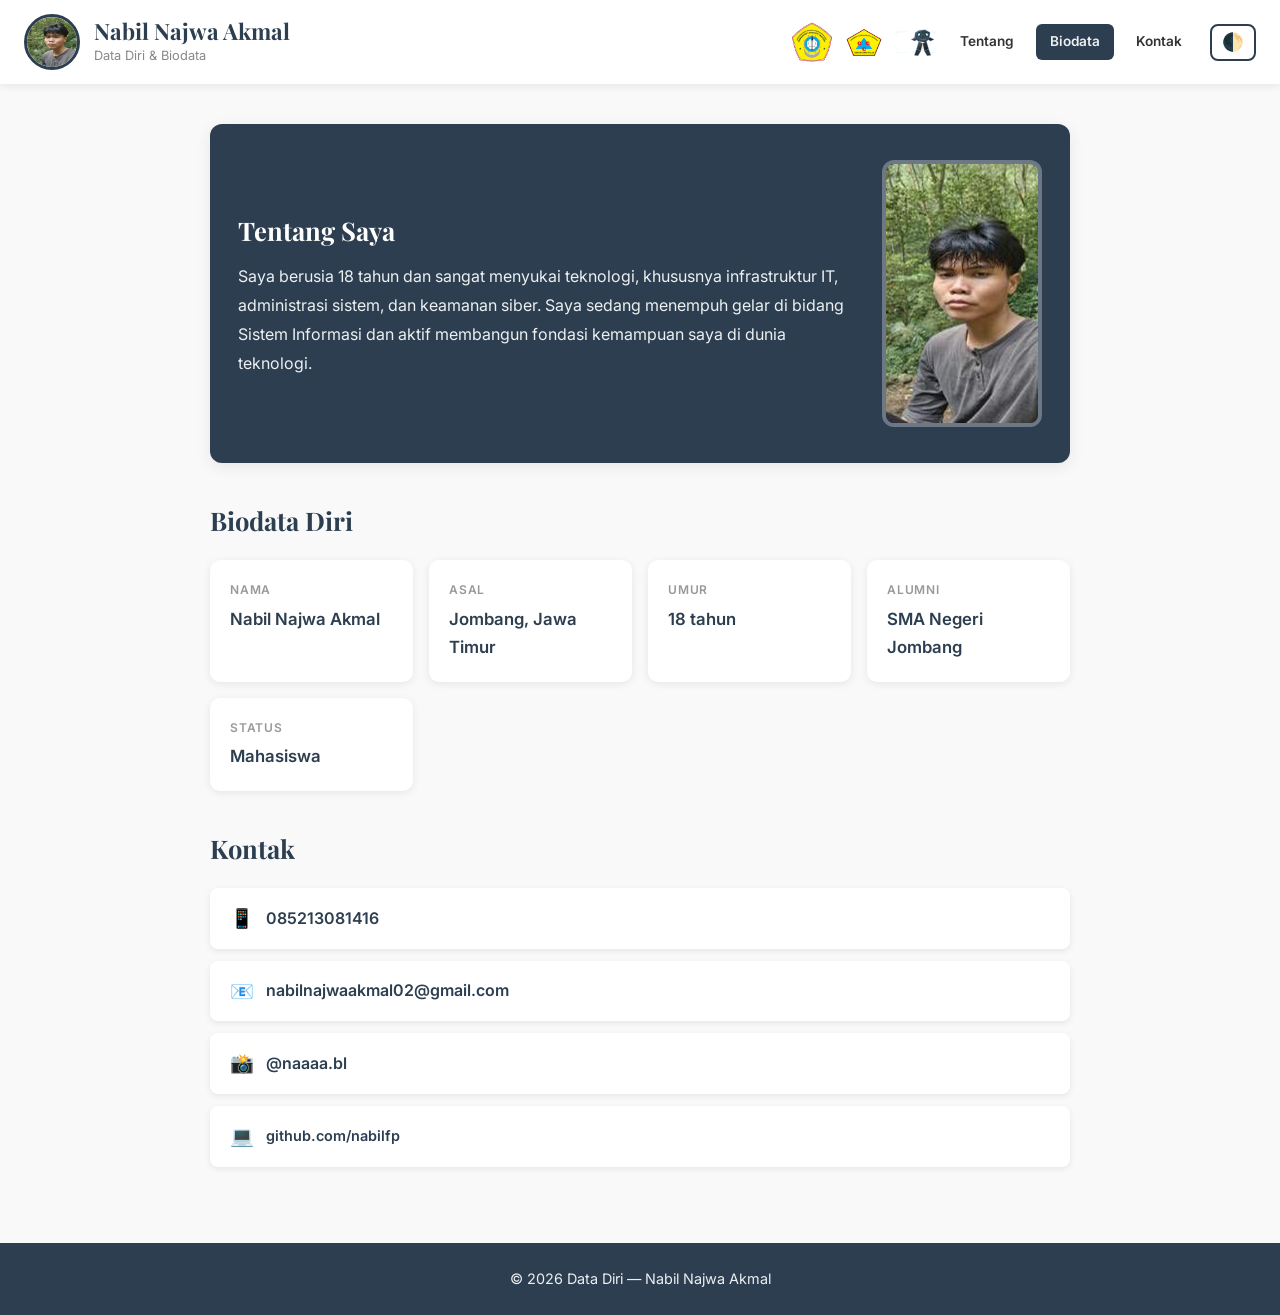
==== commit f135fef6: "Revert "Add selfie to logo row in topbar with circular style" This reverts commit 1f909eb5c75a78a6e8" ====
--- a/index.html
+++ b/index.html
@@ -13,13 +13,13 @@
 
   <header class="topbar">
     <div class="topbar-left">
+      <img src="images/profil.jpg" alt="Foto Nabil Najwa Akmal" class="profil-img" />
       <div class="topbar-title">
         <h1 class="site-name">Nabil Najwa Akmal</h1>
         <p class="site-tagline">Data Diri &amp; Biodata</p>
       </div>
     </div>
     <nav class="topbar-right">
-      <a href="#" title="Foto Profil"><img src="images/profil.jpg" alt="Foto Nabil Najwa Akmal" class="logo-icon profil-icon" /></a>
       <a href="#" title="Logo Universitas"><img src="images/univ-logo.webp" alt="Logo Universitas" class="logo-icon" /></a>
       <a href="#" title="Logo UKM"><img src="images/ukm-logo.png" alt="Logo UKM" class="logo-icon" /></a>
       <a href="#" title="Logo UTM"><img src="images/logo.svg" alt="Logo UTM" class="logo-icon" /></a>
--- a/style.css
+++ b/style.css
@@ -189,11 +189,6 @@
   transform: scale(1.05);
 }
 
-.logo-icon.profil-icon {
-  border-radius: 50%;
-  border: 2px solid var(--profil-border);
-}
-
 /* ========== Main ========== */
 main.container {
   padding-top: 40px;
